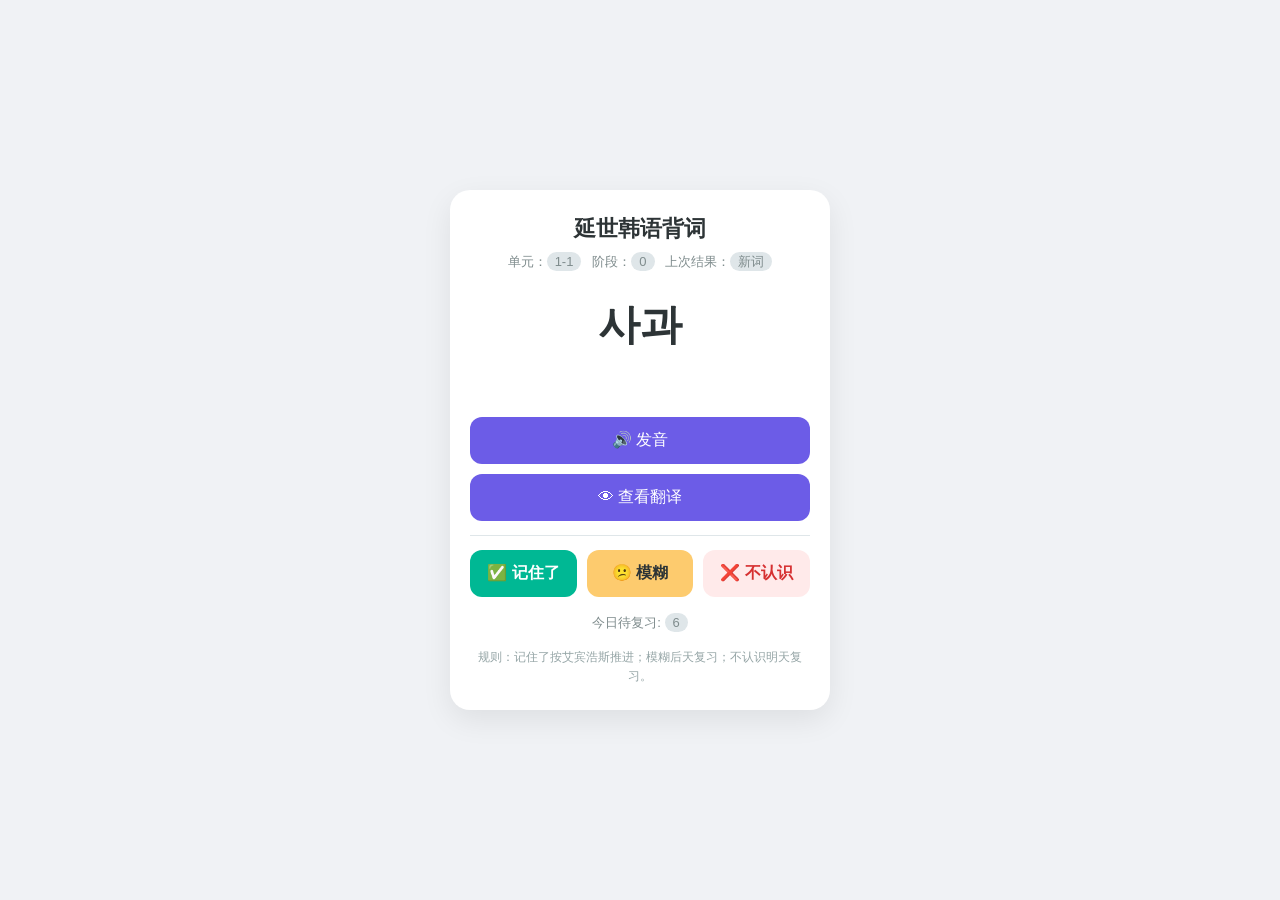
==== knew.html @ 01d6f6b5 "Add files via upload" ====
<!DOCTYPE html>
<html lang="zh-CN">
<head>
    <meta charset="UTF-8">
    <meta name="viewport" content="width=device-width, initial-scale=1.0">
    <title>延世韩语 - 艾宾浩斯记忆版</title>
    <style>
        :root {
            --primary: #6c5ce7;
            --success: #00b894;
            --warning: #fdcb6e;
            --danger: #d63031;
            --bg: #f0f2f5;
            --card: #ffffff;
            --text: #2d3436;
            --muted: #636e72;
            --line: #dfe6e9;
        }

        * { box-sizing: border-box; }

        body {
            font-family: -apple-system, BlinkMacSystemFont, "Segoe UI", Roboto, "PingFang SC", "Microsoft YaHei", sans-serif;
            background: var(--bg);
            margin: 0;
            min-height: 100vh;
            display: flex;
            justify-content: center;
            align-items: center;
            padding: 16px;
        }

        .card {
            background: var(--card);
            width: 100%;
            max-width: 380px;
            padding: 24px 20px;
            border-radius: 20px;
            box-shadow: 0 10px 30px rgba(0,0,0,0.08);
            text-align: center;
        }

        .title {
            font-size: 22px;
            font-weight: 700;
            color: var(--text);
            margin-bottom: 8px;
        }

        .status {
            margin-top: 6px;
            margin-bottom: 14px;
            font-size: 13px;
            color: #7f8c8d;
            line-height: 1.6;
        }

        .kr {
            font-size: 42px;
            font-weight: bold;
            margin: 24px 0 14px;
            color: var(--text);
            word-break: break-word;
        }

        .cn {
            font-size: 20px;
            color: var(--muted);
            min-height: 32px;
            margin-bottom: 18px;
            transition: 0.25s;
            opacity: 0;
        }

        .cn.show {
            opacity: 1;
        }

        .btn-group {
            display: flex;
            flex-direction: column;
            gap: 10px;
        }

        button {
            border: none;
            padding: 13px 12px;
            border-radius: 12px;
            cursor: pointer;
            font-size: 16px;
            transition: 0.2s;
        }

        button:active {
            transform: scale(0.98);
        }

        .btn-main {
            background: var(--primary);
            color: white;
        }

        .btn-remember {
            background: var(--success);
            color: white;
            font-weight: bold;
        }

        .btn-vague {
            background: var(--warning);
            color: #2d3436;
            font-weight: bold;
        }

        .btn-forget {
            background: #ffeaea;
            color: var(--danger);
            font-weight: bold;
        }

        .row {
            display: flex;
            gap: 10px;
        }

        .row button {
            flex: 1;
        }

        .divider {
            border: none;
            border-top: 1px solid var(--line);
            margin: 4px 0;
        }

        .badge {
            background: #dfe6e9;
            padding: 2px 8px;
            border-radius: 10px;
        }

        .footer {
            margin-top: 14px;
            font-size: 12px;
            color: #95a5a6;
            line-height: 1.6;
        }
    </style>
</head>
<body>

<div class="card">
    <div class="title">延世韩语背词</div>
    <div id="unit-info" class="status">正在初始化...</div>

    <div class="kr" id="kr">---</div>
    <div class="cn" id="cn">---</div>

    <div class="btn-group">
        <button class="btn-main" onclick="speak()">🔊 发音</button>
        <button class="btn-main" onclick="showTranslation()">👁 查看翻译</button>

        <hr class="divider">

        <div class="row">
            <button class="btn-remember" onclick="handleResult('known')">✅ 记住了</button>
            <button class="btn-vague" onclick="handleResult('vague')">😕 模糊</button>
            <button class="btn-forget" onclick="handleResult('unknown')">❌ 不认识</button>
        </div>
    </div>

    <div class="status" style="margin-top:16px;">
        今日待复习: <span id="due-count" class="badge">0</span>
    </div>

    <div class="footer">
        规则：记住了按艾宾浩斯推进；模糊后天复习；不认识明天复习。
    </div>
</div>

<script>
    // 艾宾浩斯式间隔（单位：天）
    // stage=0 表示新词 / 重置状态
    const INTERVALS = [0, 1, 2, 4, 7, 15, 30, 60];

    // 示例词库：后续你可以直接继续往这里加
    const rawWords = [
        { kr: "학교", cn: "学校", unit: "1-1" },
        { kr: "사과", cn: "苹果", unit: "1-1" },
        { kr: "선생님", cn: "老师", unit: "1-1" },
        { kr: "공부하다", cn: "学习", unit: "1-2" },
        { kr: "친구", cn: "朋友", unit: "1-2" },
        { kr: "학생", cn: "学生", unit: "1-2" }
    ];

    const STORAGE_KEY = "kr_progress_v2";

    let wordProgress = JSON.parse(localStorage.getItem(STORAGE_KEY)) || {};
    let reviewQueue = [];
    let currentWord = null;

    function nowTs() {
        return Date.now();
    }

    function daysToMs(days) {
        return days * 24 * 60 * 60 * 1000;
    }

    function shuffle(arr) {
        return arr.sort(() => Math.random() - 0.5);
    }

    function getProgress(word) {
        return wordProgress[word.kr] || {
            stage: 0,
            nextReview: 0,
            lastResult: "new"
        };
    }

    function saveProgress() {
        localStorage.setItem(STORAGE_KEY, JSON.stringify(wordProgress));
    }

    function initApp() {
        const now = nowTs();

        reviewQueue = rawWords.filter(word => {
            const data = getProgress(word);
            return !data.nextReview || now >= data.nextReview;
        });

        shuffle(reviewQueue);
        renderNext();
    }

    function renderNext() {
        const krEl = document.getElementById("kr");
        const cnEl = document.getElementById("cn");
        const dueEl = document.getElementById("due-count");
        const infoEl = document.getElementById("unit-info");

        dueEl.innerText = reviewQueue.length;

        if (reviewQueue.length === 0) {
            currentWord = null;
            krEl.innerText = "🎉";
            cnEl.innerText = "今日任务已完成！";
            cnEl.classList.add("show");
            infoEl.innerHTML = `今天没有需要复习的新词或旧词`;
            return;
        }

        currentWord = reviewQueue[0];
        const data = getProgress(currentWord);

        krEl.innerText = currentWord.kr;
        cnEl.innerText = currentWord.cn;
        cnEl.classList.remove("show");

        infoEl.innerHTML = `
            单元：<span class="badge">${currentWord.unit || "未分组"}</span>
            &nbsp; 阶段：<span class="badge">${data.stage}</span>
            &nbsp; 上次结果：<span class="badge">${formatResult(data.lastResult)}</span>
        `;
    }

    function formatResult(result) {
        if (result === "known") return "记住了";
        if (result === "vague") return "模糊";
        if (result === "unknown") return "不认识";
        return "新词";
    }

    function showTranslation() {
        document.getElementById("cn").classList.add("show");
    }

    function handleResult(result) {
        if (!currentWord) return;

        const now = nowTs();
        let data = getProgress(currentWord);

        if (result === "known") {
            // 记住了：阶段 +1，并按该阶段间隔复习
            data.stage = Math.min(data.stage + 1, INTERVALS.length - 1);
            const days = INTERVALS[data.stage];
            data.nextReview = now + daysToMs(days);
            data.lastResult = "known";
        } else if (result === "vague") {
            // 模糊：后天复习，阶段不变
            data.nextReview = now + daysToMs(2);
            data.lastResult = "vague";
        } else if (result === "unknown") {
            // 不认识：明天复习，阶段重置
            data.stage = 0;
            data.nextReview = now + daysToMs(1);
            data.lastResult = "unknown";
        }

        wordProgress[currentWord.kr] = data;
        saveProgress();

        reviewQueue.shift();
        renderNext();
    }

    function speak() {
        if (!currentWord) return;
        const msg = new SpeechSynthesisUtterance(currentWord.kr);
        msg.lang = "ko-KR";
        msg.rate = 0.9;
        window.speechSynthesis.cancel();
        window.speechSynthesis.speak(msg);
    }

    initApp();
</script>
</body>
</html>
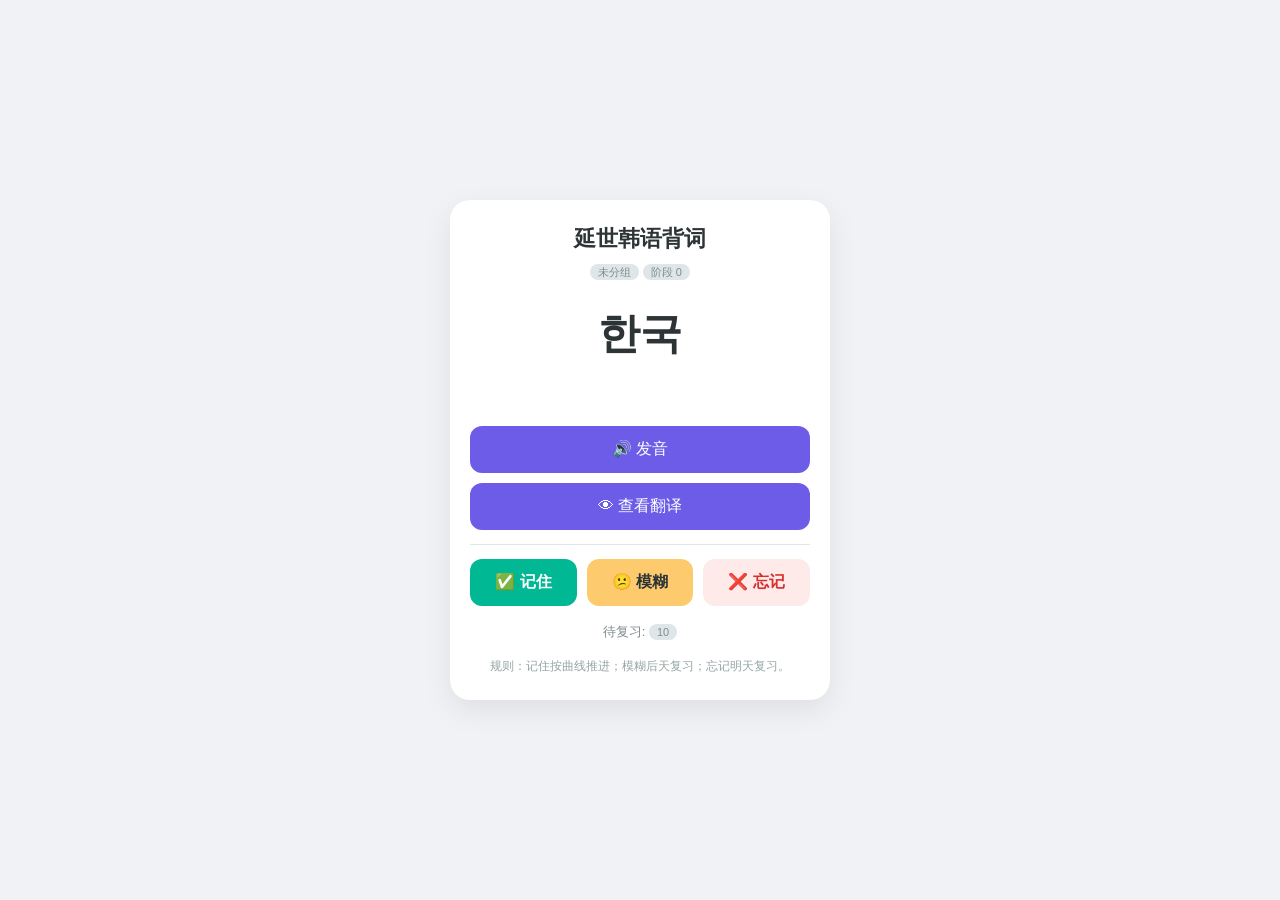
==== commit 9f82e4f3: "Update knew.html" ====
--- a/knew.html
+++ b/knew.html
@@ -16,9 +16,7 @@
             --muted: #636e72;
             --line: #dfe6e9;
         }
-
         * { box-sizing: border-box; }
-
         body {
             font-family: -apple-system, BlinkMacSystemFont, "Segoe UI", Roboto, "PingFang SC", "Microsoft YaHei", sans-serif;
             background: var(--bg);
@@ -29,7 +27,6 @@
             align-items: center;
             padding: 16px;
         }
-
         .card {
             background: var(--card);
             width: 100%;
@@ -39,119 +36,30 @@
             box-shadow: 0 10px 30px rgba(0,0,0,0.08);
             text-align: center;
         }
-
-        .title {
-            font-size: 22px;
-            font-weight: 700;
-            color: var(--text);
-            margin-bottom: 8px;
-        }
-
-        .status {
-            margin-top: 6px;
-            margin-bottom: 14px;
-            font-size: 13px;
-            color: #7f8c8d;
-            line-height: 1.6;
-        }
-
-        .kr {
-            font-size: 42px;
-            font-weight: bold;
-            margin: 24px 0 14px;
-            color: var(--text);
-            word-break: break-word;
-        }
-
-        .cn {
-            font-size: 20px;
-            color: var(--muted);
-            min-height: 32px;
-            margin-bottom: 18px;
-            transition: 0.25s;
-            opacity: 0;
-        }
-
-        .cn.show {
-            opacity: 1;
-        }
-
-        .btn-group {
-            display: flex;
-            flex-direction: column;
-            gap: 10px;
-        }
-
-        button {
-            border: none;
-            padding: 13px 12px;
-            border-radius: 12px;
-            cursor: pointer;
-            font-size: 16px;
-            transition: 0.2s;
-        }
-
-        button:active {
-            transform: scale(0.98);
-        }
-
-        .btn-main {
-            background: var(--primary);
-            color: white;
-        }
-
-        .btn-remember {
-            background: var(--success);
-            color: white;
-            font-weight: bold;
-        }
-
-        .btn-vague {
-            background: var(--warning);
-            color: #2d3436;
-            font-weight: bold;
-        }
-
-        .btn-forget {
-            background: #ffeaea;
-            color: var(--danger);
-            font-weight: bold;
-        }
-
-        .row {
-            display: flex;
-            gap: 10px;
-        }
-
-        .row button {
-            flex: 1;
-        }
-
-        .divider {
-            border: none;
-            border-top: 1px solid var(--line);
-            margin: 4px 0;
-        }
-
-        .badge {
-            background: #dfe6e9;
-            padding: 2px 8px;
-            border-radius: 10px;
-        }
-
-        .footer {
-            margin-top: 14px;
-            font-size: 12px;
-            color: #95a5a6;
-            line-height: 1.6;
-        }
+        .title { font-size: 22px; font-weight: 700; color: var(--text); margin-bottom: 8px; }
+        .status { margin-top: 6px; margin-bottom: 14px; font-size: 13px; color: #7f8c8d; line-height: 1.6; }
+        .kr { font-size: 42px; font-weight: bold; margin: 24px 0 14px; color: var(--text); word-break: break-word; }
+        .cn { font-size: 20px; color: var(--muted); min-height: 32px; margin-bottom: 18px; transition: 0.25s; opacity: 0; }
+        .cn.show { opacity: 1; }
+        .btn-group { display: flex; flex-direction: column; gap: 10px; }
+        button { border: none; padding: 13px 12px; border-radius: 12px; cursor: pointer; font-size: 16px; transition: 0.2s; }
+        button:active { transform: scale(0.98); }
+        .btn-main { background: var(--primary); color: white; }
+        .btn-remember { background: var(--success); color: white; font-weight: bold; }
+        .btn-vague { background: var(--warning); color: #2d3436; font-weight: bold; }
+        .btn-forget { background: #ffeaea; color: var(--danger); font-weight: bold; }
+        .row { display: flex; gap: 10px; }
+        .row button { flex: 1; }
+        .divider { border: none; border-top: 1px solid var(--line); margin: 4px 0; }
+        .badge { background: #dfe6e9; padding: 2px 8px; border-radius: 10px; font-size: 11px; }
+        .footer { margin-top: 14px; font-size: 12px; color: #95a5a6; line-height: 1.6; }
     </style>
 </head>
 <body>
 
 <div class="card">
     <div class="title">延世韩语背词</div>
-    <div id="unit-info" class="status">正在初始化...</div>
+    <div id="unit-info" class="status">正在加载词库...</div>
 
     <div class="kr" id="kr">---</div>
     <div class="cn" id="cn">---</div>
@@ -159,80 +67,55 @@
     <div class="btn-group">
         <button class="btn-main" onclick="speak()">🔊 发音</button>
         <button class="btn-main" onclick="showTranslation()">👁 查看翻译</button>
-
         <hr class="divider">
-
         <div class="row">
-            <button class="btn-remember" onclick="handleResult('known')">✅ 记住了</button>
+            <button class="btn-remember" onclick="handleResult('known')">✅ 记住</button>
             <button class="btn-vague" onclick="handleResult('vague')">😕 模糊</button>
-            <button class="btn-forget" onclick="handleResult('unknown')">❌ 不认识</button>
+            <button class="btn-forget" onclick="handleResult('unknown')">❌ 忘记</button>
         </div>
     </div>
 
     <div class="status" style="margin-top:16px;">
-        今日待复习: <span id="due-count" class="badge">0</span>
+        待复习: <span id="due-count" class="badge">0</span>
     </div>
-
     <div class="footer">
-        规则：记住了按艾宾浩斯推进；模糊后天复习；不认识明天复习。
+        规则：记住按曲线推进；模糊后天复习；忘记明天复习。
     </div>
 </div>
 
 <script>
-    // 艾宾浩斯式间隔（单位：天）
-    // stage=0 表示新词 / 重置状态
     const INTERVALS = [0, 1, 2, 4, 7, 15, 30, 60];
-
-    // 示例词库：后续你可以直接继续往这里加
-    const rawWords = [
-        { kr: "학교", cn: "学校", unit: "1-1" },
-        { kr: "사과", cn: "苹果", unit: "1-1" },
-        { kr: "선생님", cn: "老师", unit: "1-1" },
-        { kr: "공부하다", cn: "学习", unit: "1-2" },
-        { kr: "친구", cn: "朋友", unit: "1-2" },
-        { kr: "학생", cn: "学生", unit: "1-2" }
-    ];
-
     const STORAGE_KEY = "kr_progress_v2";
-
+    let rawWords = []; 
     let wordProgress = JSON.parse(localStorage.getItem(STORAGE_KEY)) || {};
     let reviewQueue = [];
     let currentWord = null;
 
-    function nowTs() {
-        return Date.now();
+    const nowTs = () => Date.now();
+    const daysToMs = (days) => days * 24 * 60 * 60 * 1000;
+    const shuffle = (arr) => arr.sort(() => Math.random() - 0.5);
+
+    function getProgress(word) {
+        return wordProgress[word.kr] || { stage: 0, nextReview: 0, lastResult: "new" };
     }
 
-    function daysToMs(days) {
-        return days * 24 * 60 * 60 * 1000;
-    }
+    async function initApp() {
+        try {
+            const response = await fetch('data.json');
+            rawWords = await response.json();
+            const now = nowTs();
 
-    function shuffle(arr) {
-        return arr.sort(() => Math.random() - 0.5);
-    }
+            reviewQueue = rawWords.filter(word => {
+                const data = getProgress(word);
+                return !data.nextReview || now >= data.nextReview;
+            });
 
-    function getProgress(word) {
-        return wordProgress[word.kr] || {
-            stage: 0,
-            nextReview: 0,
-            lastResult: "new"
-        };
-    }
-
-    function saveProgress() {
-        localStorage.setItem(STORAGE_KEY, JSON.stringify(wordProgress));
-    }
-
-    function initApp() {
-        const now = nowTs();
-
-        reviewQueue = rawWords.filter(word => {
-            const data = getProgress(word);
-            return !data.nextReview || now >= data.nextReview;
-        });
-
-        shuffle(reviewQueue);
-        renderNext();
+            shuffle(reviewQueue);
+            renderNext();
+        } catch (error) {
+            document.getElementById("kr").innerText = "加载失败";
+            document.getElementById("unit-info").innerText = "请检查 data.json 文件";
+        }
     }
 
     function renderNext() {
@@ -246,63 +129,43 @@
         if (reviewQueue.length === 0) {
             currentWord = null;
             krEl.innerText = "🎉";
-            cnEl.innerText = "今日任务已完成！";
+            cnEl.innerText = "任务已完成！";
             cnEl.classList.add("show");
-            infoEl.innerHTML = `今天没有需要复习的新词或旧词`;
+            infoEl.innerHTML = `暂无待复习单词`;
             return;
         }
 
         currentWord = reviewQueue[0];
         const data = getProgress(currentWord);
-
         krEl.innerText = currentWord.kr;
         cnEl.innerText = currentWord.cn;
         cnEl.classList.remove("show");
 
         infoEl.innerHTML = `
-            单元：<span class="badge">${currentWord.unit || "未分组"}</span>
-            &nbsp; 阶段：<span class="badge">${data.stage}</span>
-            &nbsp; 上次结果：<span class="badge">${formatResult(data.lastResult)}</span>
+            <span class="badge">${currentWord.unit || "未分组"}</span>
+            <span class="badge">阶段 ${data.stage}</span>
         `;
     }
 
-    function formatResult(result) {
-        if (result === "known") return "记住了";
-        if (result === "vague") return "模糊";
-        if (result === "unknown") return "不认识";
-        return "新词";
-    }
-
-    function showTranslation() {
-        document.getElementById("cn").classList.add("show");
-    }
+    function showTranslation() { document.getElementById("cn").classList.add("show"); }
 
     function handleResult(result) {
         if (!currentWord) return;
-
         const now = nowTs();
         let data = getProgress(currentWord);
 
-        if (result === "known") {
-            // 记住了：阶段 +1，并按该阶段间隔复习
+        if (result === 'known') {
             data.stage = Math.min(data.stage + 1, INTERVALS.length - 1);
-            const days = INTERVALS[data.stage];
-            data.nextReview = now + daysToMs(days);
-            data.lastResult = "known";
-        } else if (result === "vague") {
-            // 模糊：后天复习，阶段不变
+            data.nextReview = now + daysToMs(INTERVALS[data.stage]);
+        } else if (result === 'vague') {
             data.nextReview = now + daysToMs(2);
-            data.lastResult = "vague";
-        } else if (result === "unknown") {
-            // 不认识：明天复习，阶段重置
+        } else {
             data.stage = 0;
             data.nextReview = now + daysToMs(1);
-            data.lastResult = "unknown";
         }
-
+        data.lastResult = result;
         wordProgress[currentWord.kr] = data;
-        saveProgress();
-
+        localStorage.setItem(STORAGE_KEY, JSON.stringify(wordProgress));
         reviewQueue.shift();
         renderNext();
     }
@@ -311,7 +174,6 @@
         if (!currentWord) return;
         const msg = new SpeechSynthesisUtterance(currentWord.kr);
         msg.lang = "ko-KR";
-        msg.rate = 0.9;
         window.speechSynthesis.cancel();
         window.speechSynthesis.speak(msg);
     }
@@ -319,4 +181,4 @@
     initApp();
 </script>
 </body>
-</html>+</html>
